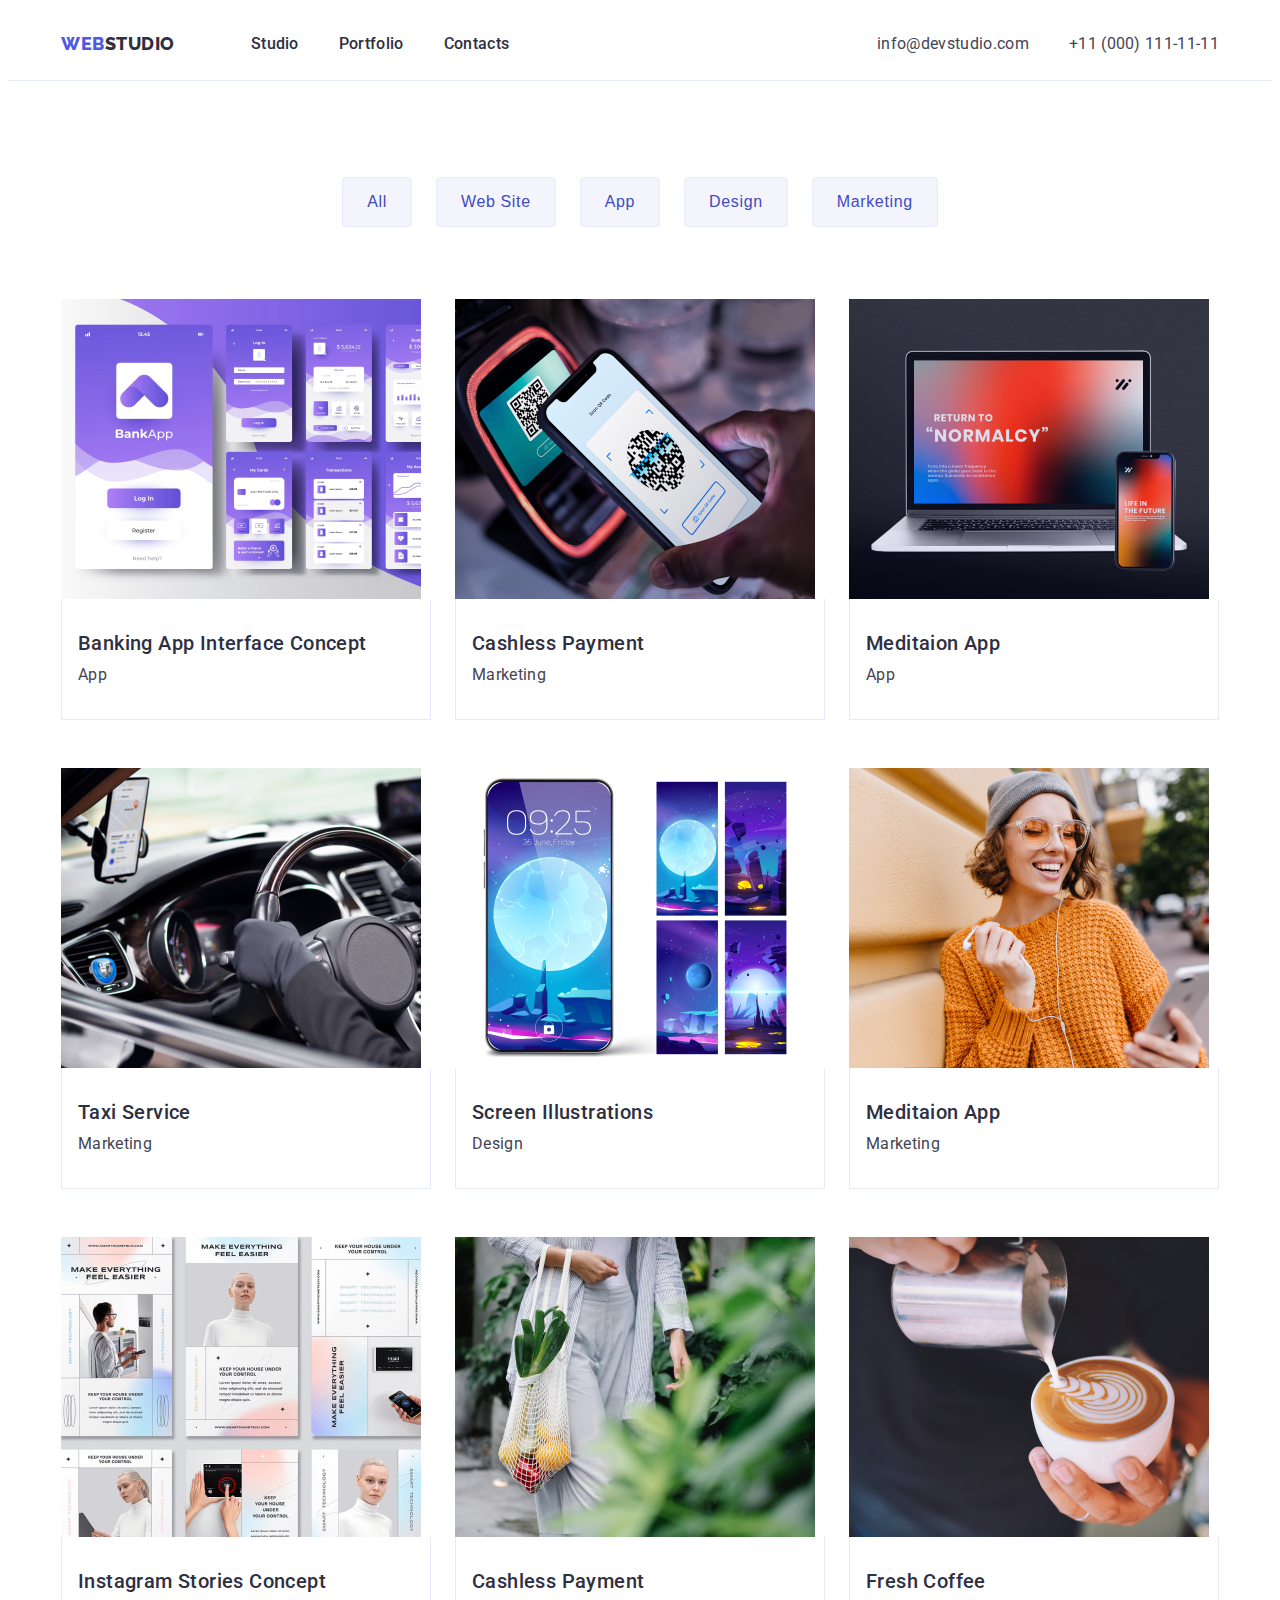
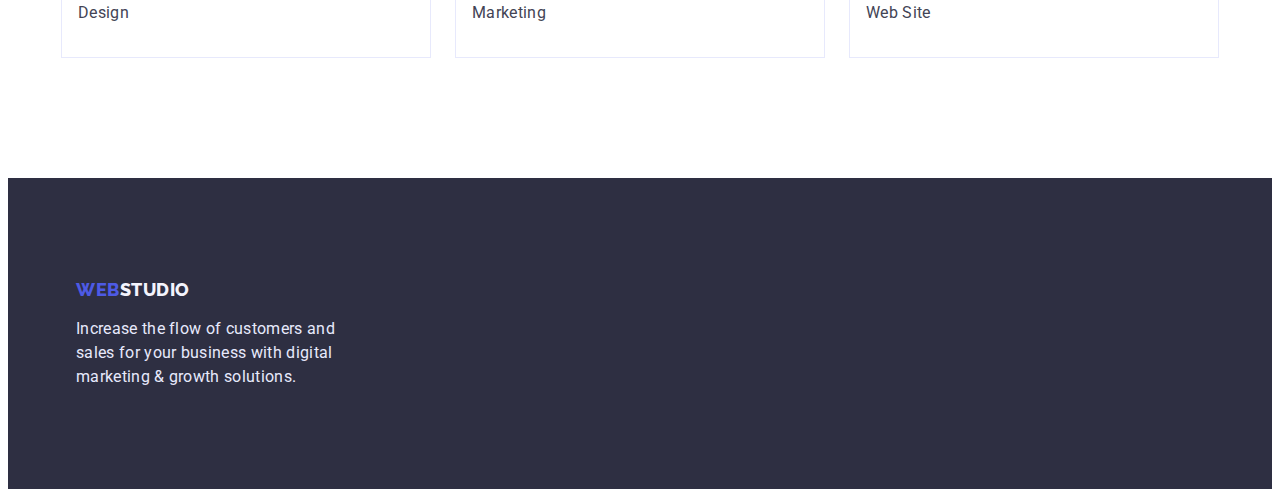
==== portfolio.html @ cd796f39 "Initial commit" ====
<!DOCTYPE html>
<html lang="en">

<head>
    <meta charset="UTF-8" />
    <meta http-equiv="X-UA-Compatible" content="IE=edge" />
    <meta name="viewport" content="width=device-width, initial-scale=1.0" />
    <title>Main page</title>
    <link rel="preconnect" href="https://fonts.googleapis.com">
    <link rel="preconnect" href="https://fonts.gstatic.com" crossorigin>
    <link href="https://fonts.googleapis.com/css2?family=Raleway:wght@800&family=Roboto:wght@400;500;700;900&display=swap"
        rel="stylesheet">
    <link rel="stylesheet" href="https://cdnjs.cloudflare.com/ajax/libs/modern-normalize/1.1.0/modern-normalize.min.css"
        integrity="sha512-wpPYUAdjBVSE4KJnH1VR1HeZfpl1ub8YT/NKx4PuQ5NmX2tKuGu6U/JRp5y+Y8XG2tV+wKQpNHVUX03MfMFn9Q=="
        crossorigin="anonymous" referrerpolicy="no-referrer" />
    <link rel="stylesheet" href="./css/styles.css" />
</head>

<body>
    <!-- header -->
<header class="page-header">
    <div class="container header-container">
        <nav class="nav">
            <!-- logo -->
            <a class="link logo" href="./index.html">Web<span class="logo-item">Studio</span></a>
            <ul class="list menu-list">
                <li class="menu-item"><a class="link menu-link" href="./index.html">Studio</a></li>
                <li class="menu-item"><a class="link menu-link" href="./portfolio.html">Portfolio</a></li>
                <li class="menu-item"><a class="link menu-link" href="">Contacts</a></li>
            </ul>
        </nav>
        <!-- contacts -->
        <address>
            <ul class="list contacts">
                <li><a class="link contacts" href="mailto:info@devstudio.com">info@devstudio.com</a></li>
                <li><a class="link contacts" href="tel:+110001111111">+11 (000) 111-11-11</a></li>
            </ul>
        </address>
    </div>
</header>
    <!-- main -->
    <main>
        <section class="portfolio">
            <div class="container">
            <h1 hidden>filters</h1>
            <!-- filter-buttons -->
            <ul class="list button-list">
                <li><button class="button-filters button-filters-text" type="button">All</button></li>
                <li><button class="button-filters button-filters-text" type="button">Web Site</button></li>
                <li><button class="button-filters button-filters-text" type="button">App</button></li>
                <li><button class="button-filters button-filters-text" type="button">Design</button></li>
                <li><button class="button-filters button-filters-text" type="button">Marketing</button></li>
            </ul>
            </div>
            <!-- project cards -->
            <div class="container">
            <ul class="list project-cards">
                    <li class="project-card-item"><img src="./images/banking-app.jpg" alt="Banking App Interface Concept" width="360" height="300">
                       <div class="project-card-item-border card-content">
                        <h3 class="card-title">Banking App Interface Concept</h3>
                    <p class="card-subtitle">App</p>
                </div>
                </li>
                <li class="project-card-item"><img src="./images/cashless-payment.jpg" alt="Cashless Payment" width="360" height="300">
                    <div class="project-card-item-border card-content">
                        <h3 class="card-title">Cashless Payment</h3>
                    <p class="card-subtitle">Marketing</p>
                    </div>
                </li>
                <li class="project-card-item"><img src="./images/meditation-app.jpg" alt="Meditaion App" width="360" height="300">
                    <div class="project-card-item-border card-content">
                        <h3 class="card-title">Meditaion App</h3>
                        <p class="card-subtitle">App</p>
                    </div>
                    </li>
                    <li class="project-card-item"><img src="./images/taxi-service.jpg" alt="Taxi Service" width="360" height="300">
                        <div class="project-card-item-border card-content">
                        <h3 class="card-title">Taxi Service</h3>
                    <p class="card-subtitle">Marketing</p>
                    </div>
                </li>
                <li class="project-card-item"><img src="./images/screen-illustration.jpg" alt="Screen Illustrations" width="360" height="300">
                    <div class="project-card-item-border card-content">
                        <h3 class="card-title">Screen Illustrations</h3>
                    <p class="card-subtitle">Design</p>
                    </div>
                </li>
                <li class="project-card-item"><img src="./images/online-course.jpg" alt="Online Courses" width="360" height="300">
                    <div class="project-card-item-border card-content">
                        <h3 class="card-title">Meditaion App</h3>
                    <p class="card-subtitle">Marketing</p>
                    </div>
                </li>
                <li class="project-card-item"><img src="./images/instagram.jpg" alt="Instagram Stories Concept" width="360" height="300">
                    <div class="project-card-item-border card-content">
                        <h3 class="card-title">Instagram Stories Concept</h3>
                    <p class="card-subtitle">Design</p>
                    </div>
                </li>
                <li class="project-card-item"><img src="./images/organic-food.jpg" alt="Organic Food" width="360" height="300">
                    <div class="project-card-item-border card-content">
                        <h3 class="card-title">Cashless Payment</h3>
                    <p class="card-subtitle">Marketing</p>
                    </div>
                </li>
                <li class="project-card-item"><img src="./images/fresh-coffee.jpg" alt="Fresh Coffee" width="360" height="300">
                    <div class="project-card-item-border card-content">
                        <h3 class="card-title">Fresh Coffee</h3>
                    <p class="card-subtitle">Web Site</p>
                    </div>
                </li>
            </ul>
            </div>
        </section>
    </main>
    <!-- footer -->
    <footer class="footer">
        <div class="footer-section">
            <div class="footer-container">
                <a class="link logo" href="./index.html">Web<span class="logo-footer">Studio</span></a>
                <p class="footer-subtitle">Increase the flow of customers and sales for your business with digital marketing & growth solutions.</p>
            </div>
        </div>
    </footer>
</body>

</html>
---- css/styles.css ----
:root {
  --text-color: #434455;
  --main-color: #f4f4fd;
  --accent-color: #404bbf;
  --link-color: #2e2f42;
  --background-color: #fff;
}

html {
  box-sizing: border-box;
}
/*styles*/

.list {
  list-style: none;
  display: flex;
}

.link {
  text-decoration: none;
  display: flex;
}

h1,
h2,
h3,
p {
  margin: 0;
}

ul {
  margin: 0;
  padding: 0;
}

img {
  display: block;
  max-width: 100%;
  height: auto;
}

body {
  font-family: 'Roboto', sans-serif;
  color: var(--link-color);
  background-color: var(--background-color);
  font-size: 16px;
}

.container {
  width: 100%;
  max-width: 1158px;
  padding: 0 15px;
  margin: 0 auto;
  justify-content: center;
}

.section {
  padding: 120px 0px 120px 0px;
}

/*button*/

.button-default {
  background: #4d5ae5;
  border-radius: 4px;
  border: none;
}

.button-default:hover,
.button-default:focus {
  background: var(--accent-color);
  box-shadow: 0px 4px 4px rgba(0, 0, 0, 0.15);
}

.button-click {
  padding: 16px 32px;
  margin-top: 48px;
  margin-left: auto;
  margin-right: auto;
  font-weight: 500;
  font-size: 16px;
  line-height: 1.5;
  letter-spacing: 0.04em;
  color: var(--background-color);
  display: block;
}

/*header*/

.page-header {
  display: flex;
  max-height: 74px;
  margin-left: auto;
  margin-right: auto;
  border-bottom: 1px solid #e7e9fc;
}

.header-container {
  display: flex;
  align-items: center;
}

/*logo*/

.logo-item {
  color: var(--link-color);
}

.logo {
  font-weight: 800;
  cursor: pointer;
  color: #4d5ae5;
  font-family: 'Raleway', sans-serif;
  font-size: 18px;
  line-height: 1.3;

  align-items: center;
  letter-spacing: 0.03em;
  text-transform: uppercase;

  margin-right: 76px;
}

.logo:hover,
.logo:focus {
  color: var(--accent-color);
}

/*menu-list*/

.menu-link:hover {
  color: var(--accent-color);
}

.menu-list,
.menu-link:not(:last-child) {
  gap: 40px;
}

.menu-link {
  font-weight: 500;
  font-size: 16px;
  line-height: 1.5;
  letter-spacing: 0.02em;
  color: var(--link-color);

  display: block;
  padding-top: 24px;
  padding-bottom: 24px;
}

.nav {
  display: flex;
  margin-right: auto;
}

/*contacts*/

.contacts {
  font-style: normal;
  font-size: 16px;
  line-height: 1.5;
  letter-spacing: 0.02em;
  color: var(--text-color);
  margin-left: auto;
  display: flex;
  justify-content: flex-end;
  align-items: center;
}

.contacts:hover {
  color: var(--accent-color);
}

.list,
.contacts {
  gap: 40px;
}

/*hero*/

.hero {
  padding-top: 188px;
  padding-bottom: 188px;
  background: var(--link-color);
}
.container-hero {
  width: 496px;
  margin-left: auto;
  margin-right: auto;
}

.hero-title {
  font-size: 56px;
  line-height: 1.07;
  text-align: center;
  letter-spacing: 0.02em;
  color: #ffffff;
  background-color: #2e2f42;
}

/*features*/
.features {
  display: flex;
  justify-content: space-between;
  list-style: none;
  display: flex;
  gap: 24px;
}

.features-list {
  width: 264px;
  column-gap: 24px;
}

.features-item {
  font-size: 40px;
  font-size: 20px;
  line-height: 1.2;
  letter-spacing: 0.02em;
  color: var(--link-color);
  margin: 0px;
  padding-bottom: 8px;
}

.subtitle {
  font-size: 16px;
  line-height: 1.5;
  letter-spacing: 0.02em;
  color: var(--text-color);
  margin: 0px;
}

/*what we do?*/

.list-images {
  margin-top: 72px;
  list-style: none;
  display: flex;
  gap: 24px;
}

/*our team*/

.our-team {
  margin-top: 72px;
  list-style: none;
  display: flex;
  gap: 24px;
}

.title {
  font-size: 40px;
  line-height: 1.1;
  text-align: center;
  display: flex;
  letter-spacing: 0.02em;
  text-transform: capitalize;
  color: var(--link-color);
  justify-content: center;
}

.text-card {
  padding-top: 32px;
  padding-bottom: 32px;
}

.title-name {
  font-size: 20px;
  line-height: 1.2;
  text-align: center;
  letter-spacing: 0.02em;

  margin: 0;
  padding-bottom: 8px;
}

.position {
  font-size: 16px;
  line-height: 1.5;
  text-align: center;
  letter-spacing: 0.02em;
  color: var(--text-color);
}

.position-name {
  background: #ffffff;
  box-shadow: 0px 1px 6px rgba(46, 47, 66, 0.08),
    0px 1px 1px rgba(46, 47, 66, 0.16), 0px 2px 1px rgba(46, 47, 66, 0.08);
  border-radius: 0px 0px 4px 4px;
}

.card {
  max-height: 380px;
  max-width: 264px;
  border-radius: 0px 0px 4px 4px;
}

/*footer*/

.footer {
  background-color: var(--link-color);
  padding-top: 100px;
  padding-bottom: 100px;
}

.footer-section {
  display: flex;
  max-width: 1128px;
  padding: 0 15px;
  margin: 0 auto;
}

.footer-container {
  width: 264px;
}

.footer-subtitle {
  font-size: 16px;
  line-height: 1.5;
  letter-spacing: 0.02em;
  color: #e7e9fc;
  margin: 0;
  margin-top: 16px;
}

.logo-footer {
  color: var(--main-color);
}

/*portfolio*/
.portfolio {
  padding-top: 96px;
  padding-bottom: 120px;
}

/*portfolio buttons*/

.button-list {
  display: flex;
  flex-direction: row;
  align-items: center;
  justify-content: center;
  align-content: center;
  padding: 0px;
  gap: 24px;
}

.button-filters {
  background: #404bbf;
  border: 1px solid #e7e9fc;
  border-radius: 4px;
}

.button-filters-text {
  font-family: 'Roboto' sans-serif;
  font-size: 16px;
  line-height: 1.5;
  text-align: center;
  letter-spacing: 0.04em;
  color: #404bbf;
  background-color: #f4f4fd;
  border: 1px solid #e7e9fc;
  padding: 12px 24px;
  box-sizing: border-box;
}

.button-filters-text:hover,
.button-filters-text:focus {
  color: #ffffff;
}

.button-filters:hover,
.button-filters:focus {
  background: #404bbf;
  box-shadow: 0px 4px 4px rgba(0, 0, 0, 0.15);
}

/*project cards*/

.project-cards {
  list-style: none;
  display: flex;
  flex-wrap: wrap;
  gap: 48px 24px;
  margin-top: 72px;
}

.project-card-item {
  background-color: #ffffff;
  flex-basis: calc((100% - 2 * 24px) / 3);
}

.project-card-item-border {
  padding-top: 32px;
  padding-bottom: 32px;
  padding-left: 16px;
}

.card-content {
  border-left: 1px solid #e7e9fc;
  border-right: 1px solid #e7e9fc;
  border-bottom: 1px solid #e7e9fc;
}

.card-title {
  font-weight: 500;
  font-size: 20px;
  line-height: 1.2;
  letter-spacing: 0.02em;
  color: #2e2f42;
  padding-bottom: 8px;
}

.card-subtitle {
  font-weight: 400;
  font-size: 16px;
  line-height: 1.5;
  letter-spacing: 0.02em;
  color: #434455;
}
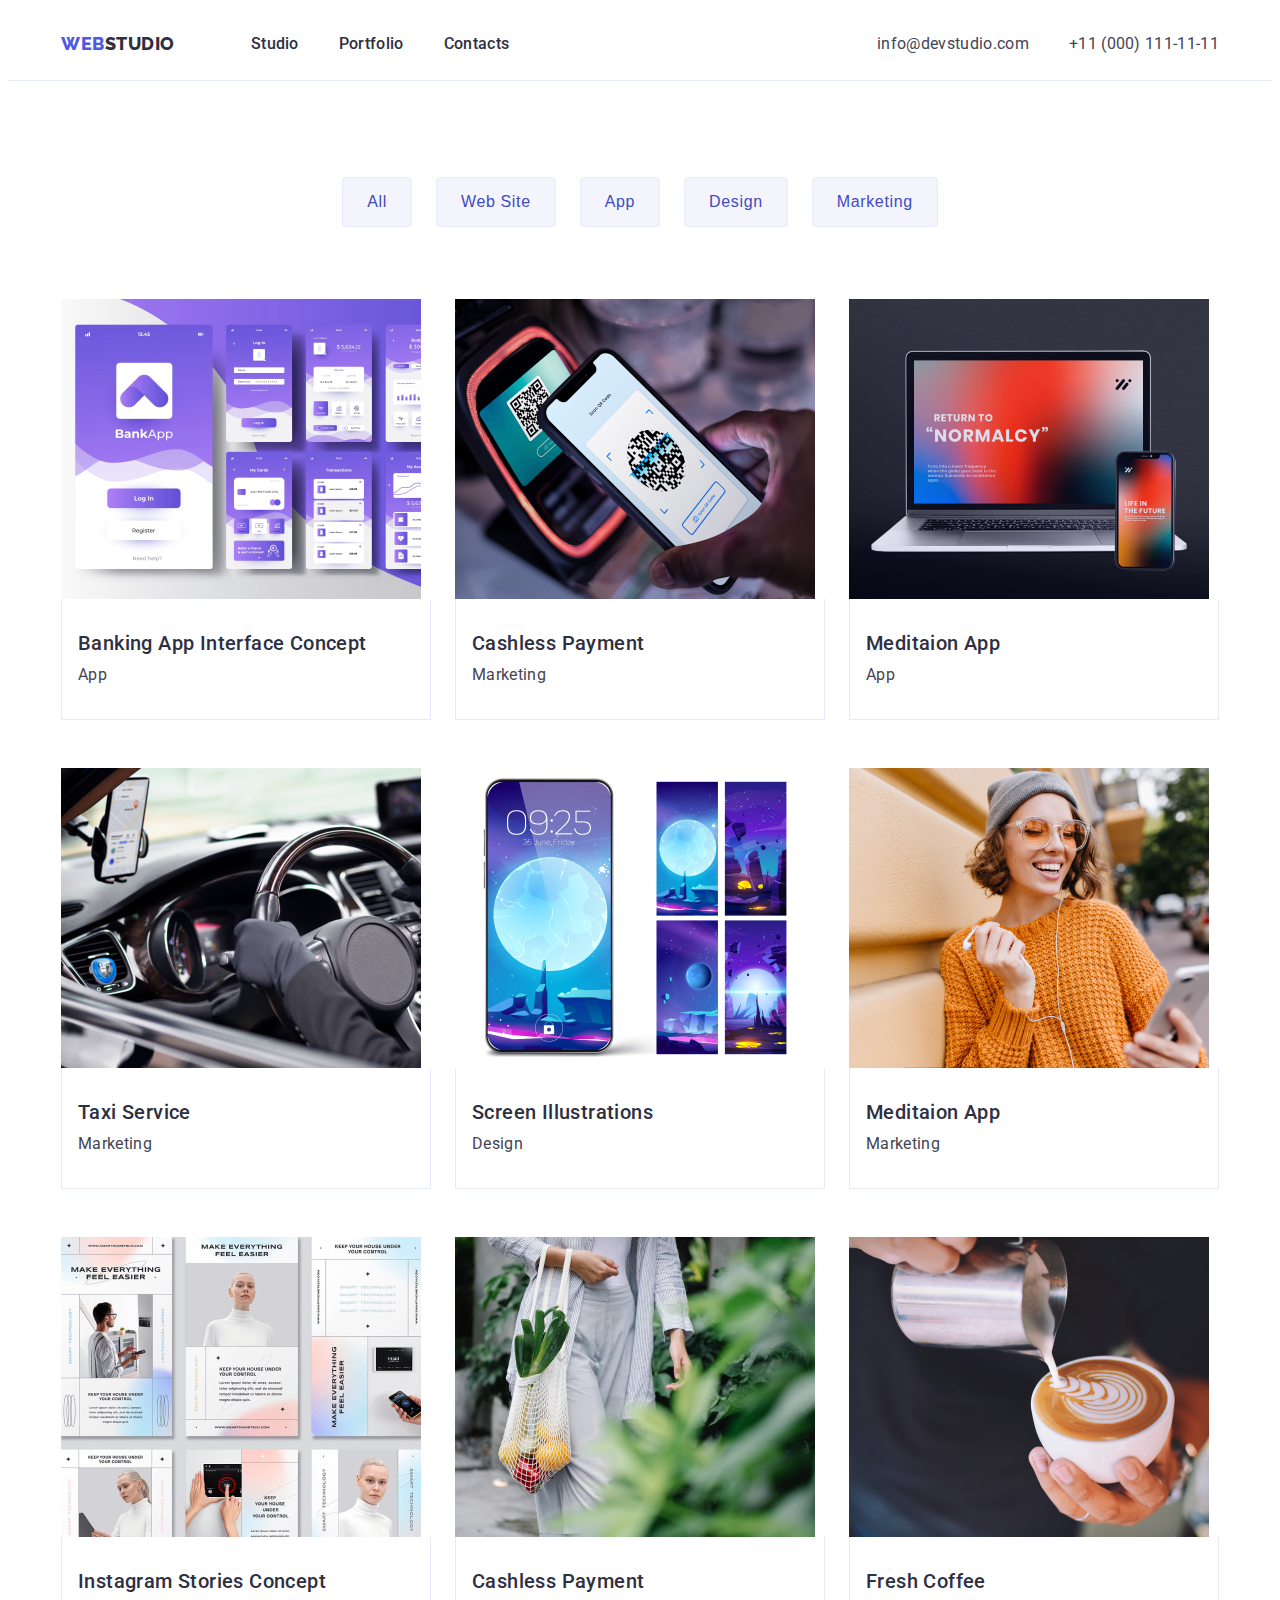
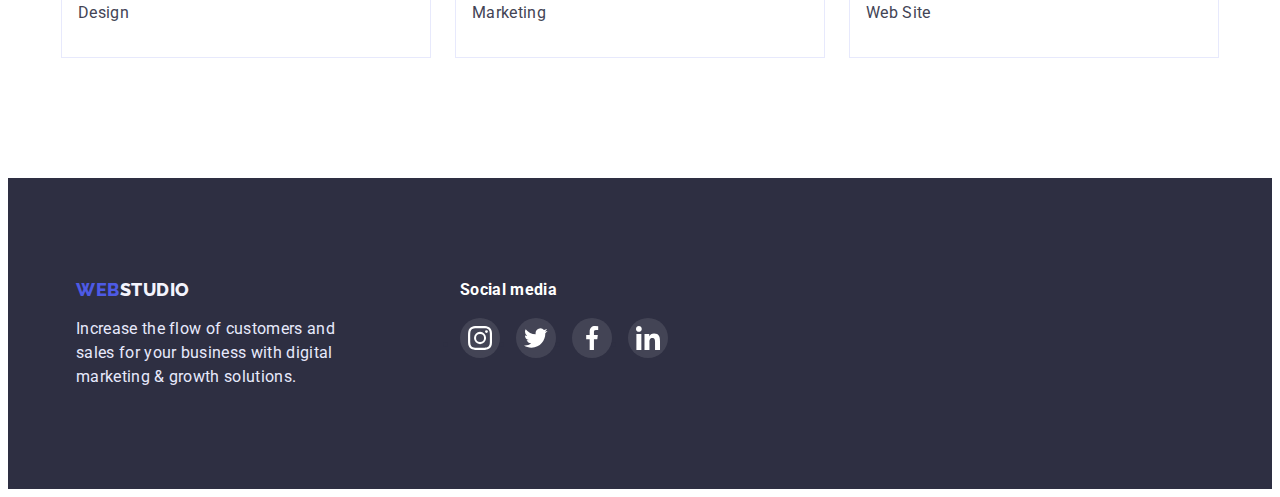
==== commit f732d919: "updates 03" ====
--- a/portfolio.html
+++ b/portfolio.html
@@ -56,7 +56,7 @@
             <div class="container">
             <ul class="list project-cards">
                     <li class="project-card-item"><img src="./images/banking-app.jpg" alt="Banking App Interface Concept" width="360" height="300">
-                       <div class="project-card-item-border card-content">
+                        <div class="project-card-item-border card-content">
                         <h3 class="card-title">Banking App Interface Concept</h3>
                     <p class="card-subtitle">App</p>
                 </div>
@@ -115,13 +115,45 @@
     </main>
     <!-- footer -->
     <footer class="footer">
-        <div class="footer-section">
-            <div class="footer-container">
-                <a class="link logo" href="./index.html">Web<span class="logo-footer">Studio</span></a>
-                <p class="footer-subtitle">Increase the flow of customers and sales for your business with digital marketing & growth solutions.</p>
-            </div>
+      <div class="footer-section">
+        <div class="footer-container">
+      <a class="link logo" href="./index.html">Web<span class="logo-footer">Studio</span></a>
+      <p class="footer-subtitle">Increase the flow of customers and sales for your business with digital marketing & growth solutions.</p>
         </div>
+        <div class="footer-social-icons">
+          <h3 class="footer-social-header">Social media</h3>
+          <ul class="footer-social-list">
+            <li class="footer-social-item">
+              <a href="" class="footer-social-link link">
+                <svg class="footer-social-icon" width="24" height="24">
+                  <use href="./images/soc-icons.svg#icon-instagram"></use>
+                </svg>
+              </a>
+            </li>
+            <li class="footer-social-item">
+              <a href="" class="footer-social-link link">
+                <svg class="footer-social-icon" width="24" height="24">
+                  <use href="./images/soc-icons.svg#icon-twitter"></use>
+                </svg>
+              </a>
+            </li>
+            <li class="footer-social-item">
+              <a href="" class="footer-social-link link">
+                <svg class="footer-social-icon" width="24" height="24">
+                  <use href="./images/soc-icons.svg#icon-facebook"></use>
+                </svg>
+              </a>
+            </li>
+            <li class="footer-social-item">
+              <a href="" class="footer-social-link link">
+                <svg class="footer-social-icon" width="24" height="24">
+                  <use href="./images/soc-icons.svg#icon-linkedin"></use>
+                </svg>
+              </a>
+            </li>
+          </ul>
+        </div>
+      </div>
     </footer>
 </body>
-
 </html>
--- a/css/styles.css
+++ b/css/styles.css
@@ -4,6 +4,14 @@
   --accent-color: #404bbf;
   --link-color: #2e2f42;
   --background-color: #fff;
+  --bg-soc: #4d5ae5;
+  --linear-gradient: linear-gradient(
+    rgba(46, 47, 66, 0.7),
+    rgba(46, 47, 66, 0.7) 100%
+  );
+  --portfolio-card-shadow: rgba(46, 47, 66, 0.08),
+    0px 1px 1px rgba(46, 47, 66, 0.16), 0px 2px 1px rgba(46, 47, 66, 0.08);
+  --hoover-icons: #404bbf;
 }
 
 html {
@@ -168,7 +176,7 @@
   align-items: center;
 }
 
-.contacts:hover {
+.contacts:is(:hover, :focus) {
   color: var(--accent-color);
 }
 
@@ -180,10 +188,18 @@
 /*hero*/
 
 .hero {
+  background-color: var(--link-color);
+  background-image: var(--linear-gradient), url(../images/bg.jpg);
+  background-repeat: no-repeat;
+  background-position: center;
+  background-size: cover;
+  flex-grow: 1;
   padding-top: 188px;
   padding-bottom: 188px;
-  background: var(--link-color);
-}
+  max-width: 1440px;
+  margin: 0 auto;
+}
+
 .container-hero {
   width: 496px;
   margin-left: auto;
@@ -196,7 +212,6 @@
   text-align: center;
   letter-spacing: 0.02em;
   color: #ffffff;
-  background-color: #2e2f42;
 }
 
 /*features*/
@@ -209,8 +224,18 @@
 }
 
 .features-list {
-  width: 264px;
+  list-style: none;
+  width: calc(((100% - 72px) / 4));
   column-gap: 24px;
+}
+
+.features-card {
+  display: flex;
+  justify-content: center;
+  align-items: center;
+  height: 112px;
+  background-color: var(--main-color);
+  border-radius: 4px;
 }
 
 .features-item {
@@ -221,6 +246,7 @@
   color: var(--link-color);
   margin: 0px;
   padding-bottom: 8px;
+  padding-top: 8px;
 }
 
 .subtitle {
@@ -232,6 +258,10 @@
 }
 
 /*what we do?*/
+
+.section-what-we-do {
+  padding-bottom: 120px;
+}
 
 .list-images {
   margin-top: 72px;
@@ -241,6 +271,12 @@
 }
 
 /*our team*/
+
+.container-our-team {
+  background: #f4f4fd;
+  padding-top: 120px;
+  padding-bottom: 120px;
+}
 
 .our-team {
   margin-top: 72px;
@@ -262,7 +298,6 @@
 
 .text-card {
   padding-top: 32px;
-  padding-bottom: 32px;
 }
 
 .title-name {
@@ -291,9 +326,84 @@
 }
 
 .card {
-  max-height: 380px;
-  max-width: 264px;
+  min-height: 380px;
+  min-width: 264px;
   border-radius: 0px 0px 4px 4px;
+}
+
+.team-soc-list {
+  display: flex;
+  justify-content: center;
+  gap: 24px;
+}
+
+.team-soc-item {
+  width: 40px;
+  height: 40px;
+  margin-bottom: 32px;
+  margin-top: 8px;
+}
+
+.team-soc-link {
+  width: 100%;
+  height: 100%;
+  border-radius: 50%;
+  display: flex;
+  justify-content: center;
+  align-items: center;
+  background-color: var(--bg-soc);
+  color: #ffffff;
+}
+
+.team-soc-icon {
+  fill: currentcolor;
+}
+
+.team-soc-link:is(:hover, :focus) {
+  background-color: #404bbf;
+}
+
+/*customers*/
+
+.section-customers {
+  padding-top: 120px;
+  padding-bottom: 120px;
+}
+
+.customers-list {
+  display: flex;
+  justify-content: center;
+  gap: 24px;
+  margin-top: 72px;
+}
+
+.customers-item {
+  width: 188px;
+  height: 88px;
+  display: flex;
+  align-items: center;
+  justify-content: center;
+}
+
+.customers-link {
+  width: 100%;
+  height: 100%;
+  border: 1px solid #8e8f99;
+  border-radius: 4px;
+  display: flex;
+  align-items: center;
+  justify-content: center;
+  color: #8e8f99;
+}
+
+.customers-icon {
+  fill: currentColor;
+}
+
+.customers-link:hover,
+.customers-link:focus {
+  border: 1px solid #404bbf;
+  color: #404bbf;
 }
 
 /*footer*/
@@ -326,6 +436,49 @@
 
 .logo-footer {
   color: var(--main-color);
+}
+
+.footer-social-header {
+  font-size: 16px;
+  line-height: 24px;
+  letter-spacing: 0.02em;
+  color: #ffffff;
+}
+
+.footer-social-icons {
+  margin-left: 120px;
+}
+
+.footer-social-list {
+  display: flex;
+  justify-content: center;
+  gap: 16px;
+  margin-top: 16px;
+}
+
+.footer-social-item {
+  width: 40px;
+  height: 40px;
+}
+
+.footer-social-link {
+  width: 100%;
+  height: 100%;
+  border-radius: 50%;
+  display: flex;
+  justify-content: center;
+  align-items: center;
+  background-color: rgba(255, 255, 255, 0.1);
+  color: #ffffff;
+}
+
+.footer-social-icon {
+  fill: currentColor;
+}
+
+.footer-social-link:hover,
+.footer-social-link:focus {
+  background-color: #31d0aa;
 }
 
 /*portfolio*/
@@ -363,11 +516,15 @@
   border: 1px solid #e7e9fc;
   padding: 12px 24px;
   box-sizing: border-box;
+  cursor: pointer;
 }
 
 .button-filters-text:hover,
 .button-filters-text:focus {
   color: #ffffff;
+  box-shadow: 0px 3px 1px rgba(0, 0, 0, 0.1), 0px 2px 1px rgba(0, 0, 0, 0.08),
+    0px 2px 2px rgba(0, 0, 0, 0.12);
+  border-radius: 4px;
 }
 
 .button-filters:hover,
@@ -419,3 +576,8 @@
   letter-spacing: 0.02em;
   color: #434455;
 }
+
+.project-card-item:hover,
+.project-card-item:focus {
+  box-shadow: 0px 1px 6px var(--portfolio-card-shadow);
+}
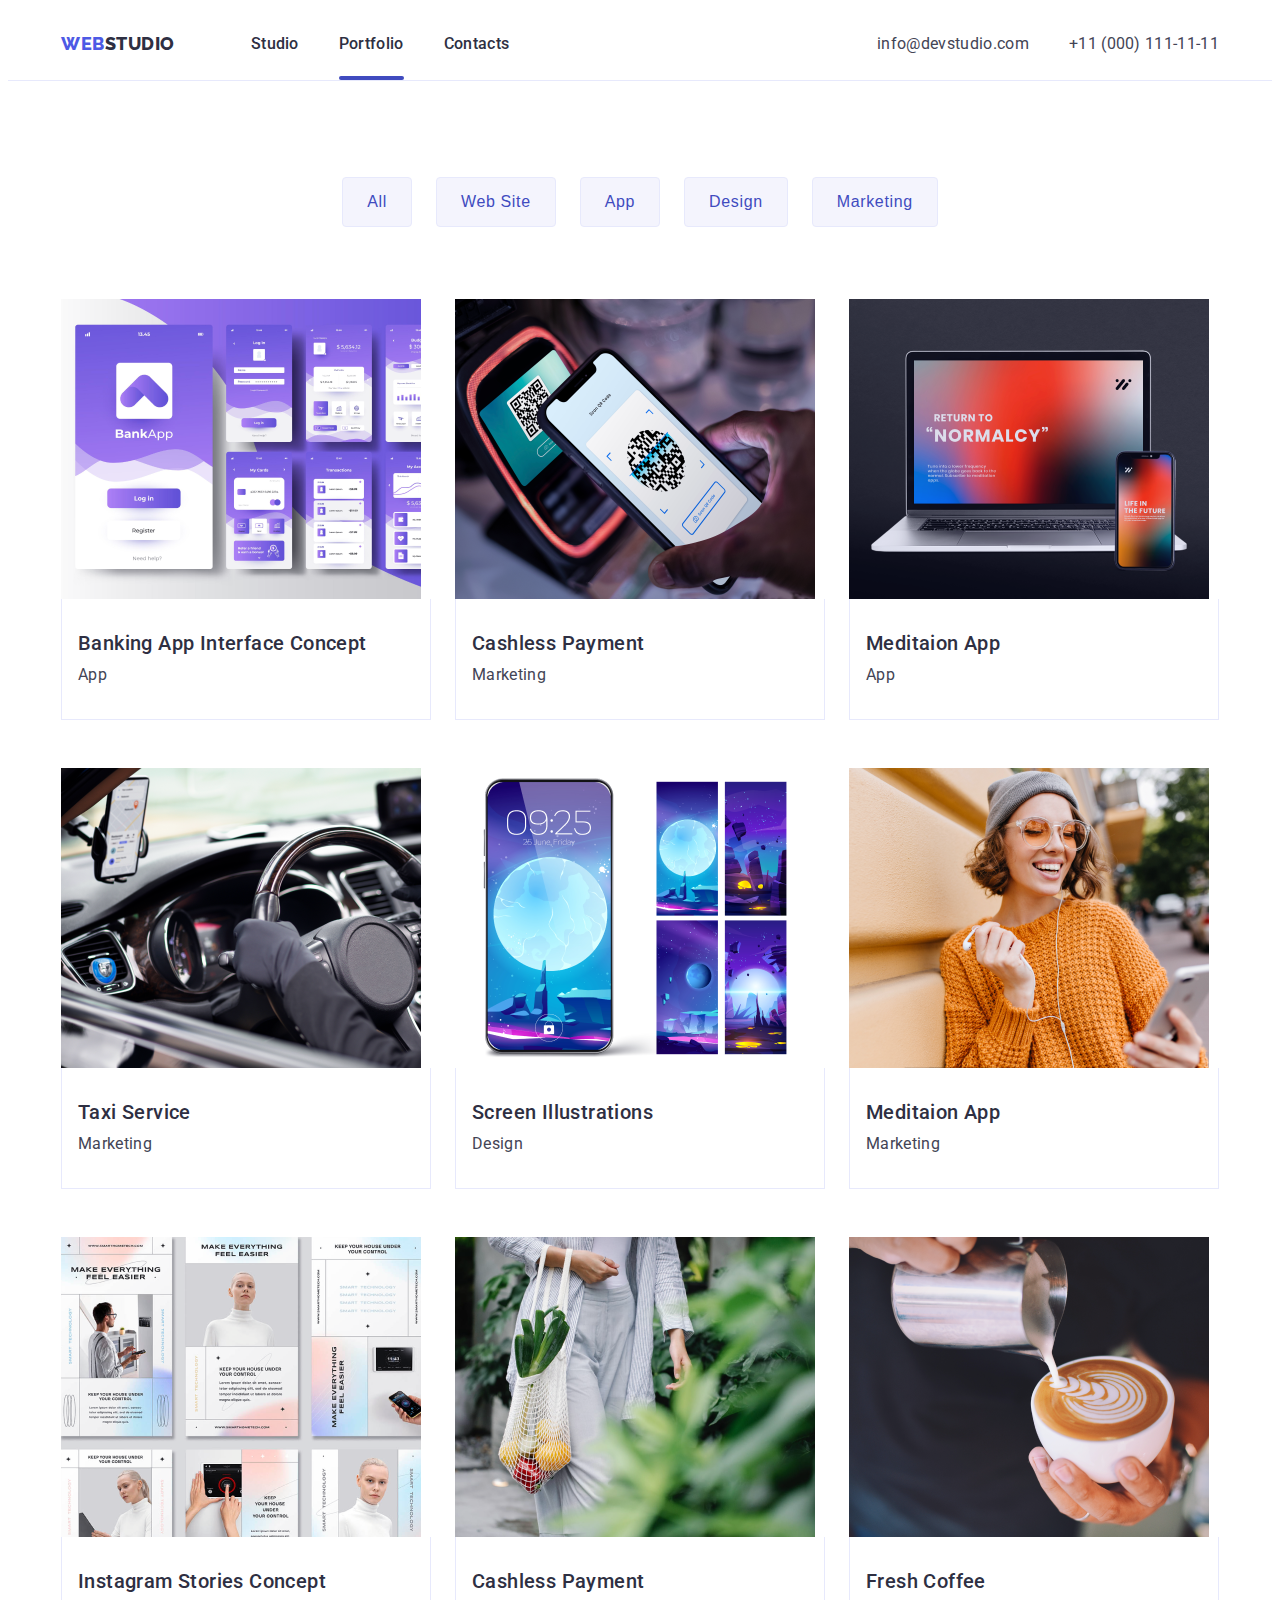
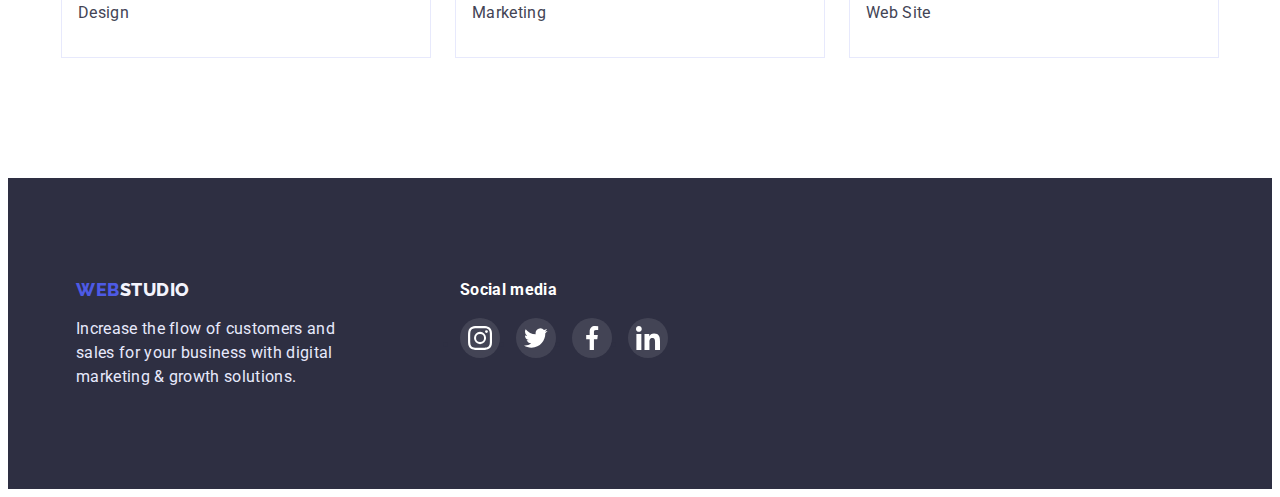
==== commit 5566f196: "update 03" ====
--- a/portfolio.html
+++ b/portfolio.html
@@ -25,7 +25,7 @@
             <a class="link logo" href="./index.html">Web<span class="logo-item">Studio</span></a>
             <ul class="list menu-list">
                 <li class="menu-item"><a class="link menu-link" href="./index.html">Studio</a></li>
-                <li class="menu-item"><a class="link menu-link" href="./portfolio.html">Portfolio</a></li>
+                <li class="menu-item"><a class="link menu-link underline" href="./portfolio.html">Portfolio</a></li>
                 <li class="menu-item"><a class="link menu-link" href="">Contacts</a></li>
             </ul>
         </nav>
@@ -55,55 +55,91 @@
             <!-- project cards -->
             <div class="container">
             <ul class="list project-cards">
-                    <li class="project-card-item"><img src="./images/banking-app.jpg" alt="Banking App Interface Concept" width="360" height="300">
+                    <li class="project-card-item">
+                        <div class="project-cards-cover-wrap">
+                        <img src="./images/banking-app.jpg" alt="Banking App Interface Concept" width="360" height="300">
+                        <p class="project-cards-cover-text">14 Stylish and User-Friendly App Design Concepts · Task Manager App · Calorie Tracker App · Exotic Fruit Ecommerce App · Cloud Storage App</p>
+                        </div>
                         <div class="project-card-item-border card-content">
                         <h3 class="card-title">Banking App Interface Concept</h3>
                     <p class="card-subtitle">App</p>
                 </div>
                 </li>
-                <li class="project-card-item"><img src="./images/cashless-payment.jpg" alt="Cashless Payment" width="360" height="300">
+                <li class="project-card-item">
+                    <div class="project-cards-cover-wrap">
+                    <img src="./images/cashless-payment.jpg" alt="Cashless Payment" width="360" height="300">
+                    <p class="project-cards-cover-text">14 Stylish and User-Friendly App Design Concepts · Task Manager App · Calorie Tracker App · Exotic Fruit Ecommerce App · Cloud Storage App</p>
+                    </div>
                     <div class="project-card-item-border card-content">
                         <h3 class="card-title">Cashless Payment</h3>
                     <p class="card-subtitle">Marketing</p>
                     </div>
                 </li>
-                <li class="project-card-item"><img src="./images/meditation-app.jpg" alt="Meditaion App" width="360" height="300">
+                <li class="project-card-item">
+                    <div class="project-cards-cover-wrap">
+                    <img src="./images/meditation-app.jpg" alt="Meditaion App" width="360" height="300">
+                    <p class="project-cards-cover-text">14 Stylish and User-Friendly App Design Concepts · Task Manager App · Calorie Tracker App · Exotic Fruit Ecommerce App · Cloud Storage App</p> 
+                    </div>                   
                     <div class="project-card-item-border card-content">
                         <h3 class="card-title">Meditaion App</h3>
                         <p class="card-subtitle">App</p>
                     </div>
                     </li>
-                    <li class="project-card-item"><img src="./images/taxi-service.jpg" alt="Taxi Service" width="360" height="300">
+                    <li class="project-card-item">
+                        <div class="project-cards-cover-wrap">
+                        <img src="./images/taxi-service.jpg" alt="Taxi Service" width="360" height="300">
+                        <p class="project-cards-cover-text">14 Stylish and User-Friendly App Design Concepts · Task Manager App · Calorie Tracker App · Exotic Fruit Ecommerce App · Cloud Storage App</p>            
+                        </div>
                         <div class="project-card-item-border card-content">
                         <h3 class="card-title">Taxi Service</h3>
                     <p class="card-subtitle">Marketing</p>
                     </div>
                 </li>
-                <li class="project-card-item"><img src="./images/screen-illustration.jpg" alt="Screen Illustrations" width="360" height="300">
+                <li class="project-card-item">
+                    <div class="project-cards-cover-wrap">
+                    <img src="./images/screen-illustration.jpg" alt="Screen Illustrations" width="360" height="300">
+                    <p class="project-cards-cover-text">14 Stylish and User-Friendly App Design Concepts · Task Manager App · Calorie Tracker App · Exotic Fruit Ecommerce App · Cloud Storage App</p>           
+                    </div>
                     <div class="project-card-item-border card-content">
-                        <h3 class="card-title">Screen Illustrations</h3>
+                    <h3 class="card-title">Screen Illustrations</h3>
                     <p class="card-subtitle">Design</p>
                     </div>
                 </li>
-                <li class="project-card-item"><img src="./images/online-course.jpg" alt="Online Courses" width="360" height="300">
+                <li class="project-card-item">
+                    <div class="project-cards-cover-wrap">
+                    <img src="./images/online-course.jpg" alt="Online Courses" width="360" height="300">
+                    <p class="project-cards-cover-text">14 Stylish and User-Friendly App Design Concepts · Task Manager App · Calorie Tracker App · Exotic Fruit Ecommerce App · Cloud Storage App</p>            
+                    </div>
                     <div class="project-card-item-border card-content">
                         <h3 class="card-title">Meditaion App</h3>
                     <p class="card-subtitle">Marketing</p>
                     </div>
                 </li>
-                <li class="project-card-item"><img src="./images/instagram.jpg" alt="Instagram Stories Concept" width="360" height="300">
+                <li class="project-card-item">
+                    <div class="project-cards-cover-wrap">
+                        <img src="./images/instagram.jpg" alt="Instagram Stories Concept" width="360" height="300">
+                    <p class="project-cards-cover-text">14 Stylish and User-Friendly App Design Concepts · Task Manager App · Calorie Tracker App · Exotic Fruit Ecommerce App · Cloud Storage App</p>        
+                    </div>
                     <div class="project-card-item-border card-content">
                         <h3 class="card-title">Instagram Stories Concept</h3>
                     <p class="card-subtitle">Design</p>
                     </div>
                 </li>
-                <li class="project-card-item"><img src="./images/organic-food.jpg" alt="Organic Food" width="360" height="300">
+                <li class="project-card-item">
+                    <div class="project-cards-cover-wrap">
+                        <img src="./images/organic-food.jpg" alt="Organic Food" width="360" height="300">
+                    <p class="project-cards-cover-text">14 Stylish and User-Friendly App Design Concepts · Task Manager App · Calorie Tracker App · Exotic Fruit Ecommerce App · Cloud Storage App</p>            
+                    </div>
                     <div class="project-card-item-border card-content">
                         <h3 class="card-title">Cashless Payment</h3>
                     <p class="card-subtitle">Marketing</p>
                     </div>
                 </li>
-                <li class="project-card-item"><img src="./images/fresh-coffee.jpg" alt="Fresh Coffee" width="360" height="300">
+                <li class="project-card-item">
+                    <div class="project-cards-cover-wrap">
+                        <img src="./images/fresh-coffee.jpg" alt="Fresh Coffee" width="360" height="300">
+                    <p class="project-cards-cover-text">14 Stylish and User-Friendly App Design Concepts · Task Manager App · Calorie Tracker App · Exotic Fruit Ecommerce App · Cloud Storage App</p>           
+                    </div>
                     <div class="project-card-item-border card-content">
                         <h3 class="card-title">Fresh Coffee</h3>
                     <p class="card-subtitle">Web Site</p>
@@ -115,45 +151,45 @@
     </main>
     <!-- footer -->
     <footer class="footer">
-      <div class="footer-section">
+    <div class="footer-section">
         <div class="footer-container">
-      <a class="link logo" href="./index.html">Web<span class="logo-footer">Studio</span></a>
-      <p class="footer-subtitle">Increase the flow of customers and sales for your business with digital marketing & growth solutions.</p>
+    <a class="link logo" href="./index.html">Web<span class="logo-footer">Studio</span></a>
+    <p class="footer-subtitle">Increase the flow of customers and sales for your business with digital marketing & growth solutions.</p>
         </div>
         <div class="footer-social-icons">
-          <h3 class="footer-social-header">Social media</h3>
-          <ul class="footer-social-list">
+        <h3 class="footer-social-header">Social media</h3>
+        <ul class="footer-social-list">
             <li class="footer-social-item">
-              <a href="" class="footer-social-link link">
+                <a href="" class="footer-social-link link">
                 <svg class="footer-social-icon" width="24" height="24">
-                  <use href="./images/soc-icons.svg#icon-instagram"></use>
+                <use href="./images/soc-icons.svg#icon-instagram"></use>
                 </svg>
-              </a>
+                </a>
             </li>
             <li class="footer-social-item">
-              <a href="" class="footer-social-link link">
+                <a href="" class="footer-social-link link">
                 <svg class="footer-social-icon" width="24" height="24">
-                  <use href="./images/soc-icons.svg#icon-twitter"></use>
+                <use href="./images/soc-icons.svg#icon-twitter"></use>
                 </svg>
-              </a>
+                </a>
             </li>
             <li class="footer-social-item">
-              <a href="" class="footer-social-link link">
+                <a href="" class="footer-social-link link">
                 <svg class="footer-social-icon" width="24" height="24">
-                  <use href="./images/soc-icons.svg#icon-facebook"></use>
+                <use href="./images/soc-icons.svg#icon-facebook"></use>
                 </svg>
-              </a>
+                </a>
             </li>
             <li class="footer-social-item">
-              <a href="" class="footer-social-link link">
+                <a href="" class="footer-social-link link">
                 <svg class="footer-social-icon" width="24" height="24">
-                  <use href="./images/soc-icons.svg#icon-linkedin"></use>
+                <use href="./images/soc-icons.svg#icon-linkedin"></use>
                 </svg>
-              </a>
+                </a>
             </li>
-          </ul>
+            </ul>
         </div>
-      </div>
+    </div>
     </footer>
 </body>
 </html>
--- a/css/styles.css
+++ b/css/styles.css
@@ -12,6 +12,10 @@
   --portfolio-card-shadow: rgba(46, 47, 66, 0.08),
     0px 1px 1px rgba(46, 47, 66, 0.16), 0px 2px 1px rgba(46, 47, 66, 0.08);
   --hoover-icons: #404bbf;
+  --shadow-btn: 0px 3px 1px rgba(0, 0, 0, 0.1), 0px 2px 1px rgba(0, 0, 0, 0.08),
+    0px 2px 2px rgba(0, 0, 0, 0.12);
+  --shadow-modal: 0px 1px 1px rgba(0, 0, 0, 0.14),
+    0px 1px 3px rgba(0, 0, 0, 0.12), 0px 2px 1px rgba(0, 0, 0, 0.2);
 }
 
 html {
@@ -72,6 +76,10 @@
   background: #4d5ae5;
   border-radius: 4px;
   border: none;
+  transition-property: transform;
+  transition-timing-function: cubic-bezier(0.4, 0, 0.2, 1);
+  transition-delay: 0;
+  transition-duration: 250ms;
 }
 
 .button-default:hover,
@@ -136,16 +144,32 @@
 
 /*menu-list*/
 
-.menu-link:hover {
-  color: var(--accent-color);
-}
-
 .menu-list,
 .menu-link:not(:last-child) {
   gap: 40px;
 }
 
+.menu-link:hover,
+.menu-link:focus {
+  color: var(--accent-color);
+}
+
+.underline::after {
+  display: block;
+  position: absolute;
+  content: '';
+  width: 100%;
+  height: 4px;
+  bottom: 0;
+  left: 0;
+  height: 4px;
+  border-radius: 2px;
+  background-color: var(--accent-color);
+  pointer-events: none;
+}
+
 .menu-link {
+  position: relative;
   font-weight: 500;
   font-size: 16px;
   line-height: 1.5;
@@ -155,6 +179,11 @@
   display: block;
   padding-top: 24px;
   padding-bottom: 24px;
+
+  transition-property: transform;
+  transition-timing-function: cubic-bezier(0.4, 0, 0.2, 1);
+  transition-delay: 0;
+  transition-duration: 250ms;
 }
 
 .nav {
@@ -174,6 +203,10 @@
   display: flex;
   justify-content: flex-end;
   align-items: center;
+  transition-property: transform;
+  transition-timing-function: cubic-bezier(0.4, 0, 0.2, 1);
+  transition-delay: 0;
+  transition-duration: 250ms;
 }
 
 .contacts:is(:hover, :focus) {
@@ -272,10 +305,10 @@
 
 /*our team*/
 
-.container-our-team {
-  background: #f4f4fd;
+.section-team {
   padding-top: 120px;
   padding-bottom: 120px;
+  background: #f4f4fd;
 }
 
 .our-team {
@@ -353,6 +386,11 @@
   align-items: center;
   background-color: var(--bg-soc);
   color: #ffffff;
+
+  transition-property: transform;
+  transition-timing-function: cubic-bezier(0.4, 0, 0.2, 1);
+  transition-delay: 0;
+  transition-duration: 250ms;
 }
 
 .team-soc-icon {
@@ -394,6 +432,11 @@
   align-items: center;
   justify-content: center;
   color: #8e8f99;
+
+  transition-property: transform;
+  transition-timing-function: cubic-bezier(0.4, 0, 0.2, 1);
+  transition-delay: 0;
+  transition-duration: 250ms;
 }
 
 .customers-icon {
@@ -470,6 +513,11 @@
   align-items: center;
   background-color: rgba(255, 255, 255, 0.1);
   color: #ffffff;
+
+  transition-property: transform;
+  transition-timing-function: cubic-bezier(0.4, 0, 0.2, 1);
+  transition-delay: 0;
+  transition-duration: 250ms;
 }
 
 .footer-social-icon {
@@ -503,6 +551,11 @@
   background: #404bbf;
   border: 1px solid #e7e9fc;
   border-radius: 4px;
+
+  transition-property: transform;
+  transition-timing-function: cubic-bezier(0.4, 0, 0.2, 1);
+  transition-delay: 0;
+  transition-duration: 250ms;
 }
 
 .button-filters-text {
@@ -517,23 +570,31 @@
   padding: 12px 24px;
   box-sizing: border-box;
   cursor: pointer;
+
+  transition-property: transform;
+  transition-timing-function: cubic-bezier(0.4, 0, 0.2, 1);
+  transition-delay: 0;
+  transition-duration: 250ms;
 }
 
 .button-filters-text:hover,
 .button-filters-text:focus {
   color: #ffffff;
-  box-shadow: 0px 3px 1px rgba(0, 0, 0, 0.1), 0px 2px 1px rgba(0, 0, 0, 0.08),
-    0px 2px 2px rgba(0, 0, 0, 0.12);
+  box-shadow: var(--shadow-btn);
   border-radius: 4px;
 }
 
 .button-filters:hover,
 .button-filters:focus {
-  background: #404bbf;
+  background: var(--accent-color);
   box-shadow: 0px 4px 4px rgba(0, 0, 0, 0.15);
 }
 
 /*project cards*/
+
+.project-cards-cover-text {
+  position: absolute;
+}
 
 .project-cards {
   list-style: none;
@@ -546,6 +607,43 @@
 .project-card-item {
   background-color: #ffffff;
   flex-basis: calc((100% - 2 * 24px) / 3);
+
+  transition-property: transform;
+  transition-timing-function: cubic-bezier(0.4, 0, 0.2, 1);
+  transition-delay: 0;
+  transition-duration: 250ms;
+}
+
+.project-card-item:hover .project-cards-cover-text {
+  transform: translateY(0);
+}
+.project-card-item:focus .project-cards-cover-text {
+  transform: translateY(0);
+}
+
+.project-cards-cover-wrap {
+  position: relative;
+  overflow: hidden;
+}
+
+.project-cards-cover-text {
+  position: absolute;
+  top: 0;
+  padding-left: 32px;
+  padding-right: 32px;
+  padding-top: 40px;
+  height: 100%;
+  font-weight: 400;
+  font-size: 16px;
+  line-height: 24px;
+  letter-spacing: 0.02em;
+  color: #f4f4fd;
+  background-color: var(--bg-soc);
+  transform: translateY(100%);
+  transition-property: transform;
+  transition-timing-function: cubic-bezier(0.4, 0, 0.2, 1);
+  transition-delay: 0;
+  transition-duration: 250ms;
 }
 
 .project-card-item-border {
@@ -581,3 +679,52 @@
 .project-card-item:focus {
   box-shadow: 0px 1px 6px var(--portfolio-card-shadow);
 }
+
+/*modal*/
+
+.backdrop {
+  position: fixed;
+  top: 0;
+  width: 100%;
+  height: 100%;
+  background-color: rgba(46, 47, 66, 0.4);
+  transition: opacity 250ms linear, visibility 250ms linear;
+}
+
+.modal {
+  position: absolute;
+  top: 50%;
+  left: 50%;
+  transform: translate(-50%, -50%) scaleY(1);
+  width: 408px;
+  min-height: 576px;
+  background: #fcfcfc;
+  box-shadow: var(--shadow-modal);
+  border-radius: 4px;
+  padding: 24px;
+  transform: translate(-50%, -50%);
+  transition: transform 250ms cubic-bezier(0.4, 0, 0.2, 1);
+}
+
+.backdrop.is-hidden .modal {
+  transform: translate(-50%, -50%) scaleY(0);
+}
+
+.modal-close {
+  width: 24px;
+  height: 24px;
+  background: #e7e9fc;
+  border: 1px solid rgba(0, 0, 0, 0.1);
+  border-radius: 50%;
+  display: flex;
+  justify-content: center;
+  align-items: center;
+  margin-left: auto;
+  padding: 0;
+}
+
+.is-hidden {
+  opacity: 0;
+  visibility: hidden;
+  pointer-events: none;
+}
